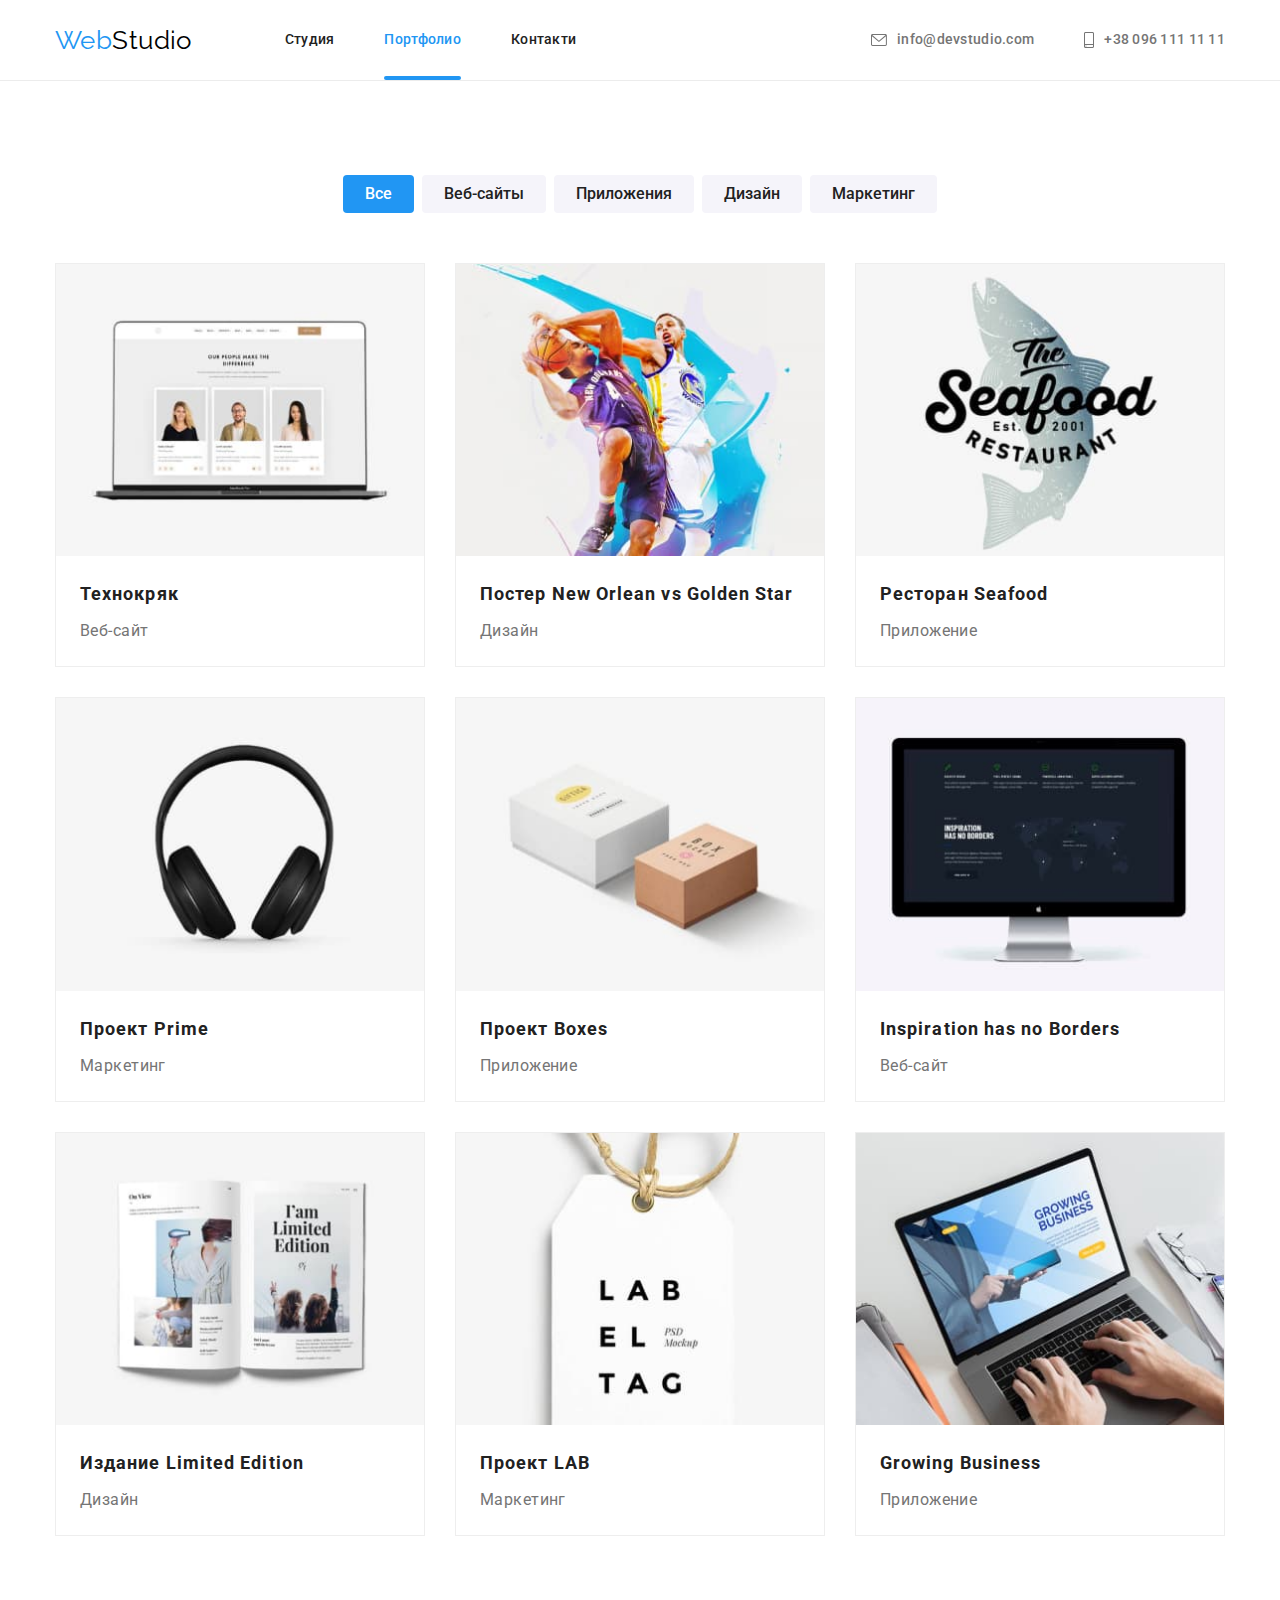
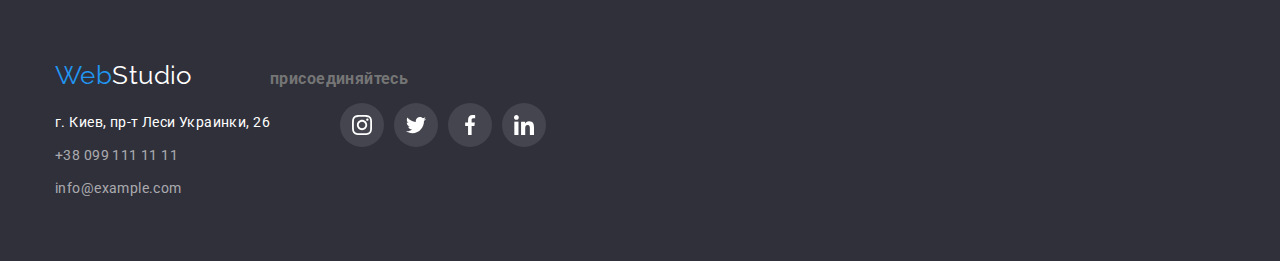
==== portfolio.html @ 82720ec8 "ДЗ-6 проміжне" ====
<!DOCTYPE html>
<html lang="ru">
  <head>
    <meta charset="UTF-8" />
    <meta http-equiv="X-UA-Compatible" content="IE=edge" />
    <meta name="viewport" content="width=device-width, initial-scale=1.0" />
    <link rel="preconnect" href="https://fonts.gstatic.com" />
    <link
      href="https://fonts.googleapis.com/css2?family=Raleway:wght@700&family=Roboto:wght@400;500;700;900&display=swap"
      rel="stylesheet"
    />
    <link
      rel="stylesheet"
      href="https://cdnjs.cloudflare.com/ajax/libs/modern-normalize/1.0.0/modern-normalize.css"
    />
    <link rel="stylesheet" href="./css/styles.css" />
    <title>Portfolio</title>
  </head>
  <body>
    <header class="header">
      <div class="container header-cont">
        <a href="./index.html" class="logo"
          >Web<span class="logo-span">Studio</span></a
        >
        <nav class="nav">
          <ul class="site-nav">
            <li class="item">
              <a href="./index.html" class="link">Студия</a>
            </li>
            <li class="item">
              <a href="./portfolio.html" class="link current">Портфолио</a>
            </li>
            <li class="item"><a href="" class="link">Контакти</a></li>
          </ul>
        </nav>
        <ul class="contacts-header">
          <li class="item">
            <a href="mailto:info@devstudio.com" class="mail">
              <svg class="icon-mail-svg" width="16" height="12">
                <use href="./images/svg/symbol-defs.svg#icon-mail"></use>
              </svg>
              info@devstudio.com</a
            >
          </li>
          <li class="item">
            <a href="tel:+380961111111" class="tel">
              <svg class="icon-tel-svg" width="10" height="16">
                <use href="./images/svg/symbol-defs.svg#icon-phone"></use>
              </svg>
              +38 096 111 11 11</a
            >
          </li>
        </ul>
      </div>
    </header>
    <main>
      <section class="section portfolio">
        <div class="container">
          <h1 class="hidden">Портфолио</h1>
          <ul class="filter-list">
            <li class="item">
              <button type="button" class="button filter-btn all">Все</button>
            </li>
            <li class="item">
              <button type="button" class="button filter-btn">Веб-сайты</button>
            </li>
            <li class="item">
              <button type="button" class="button filter-btn">
                Приложения
              </button>
            </li>
            <li class="item">
              <button type="button" class="button filter-btn">Дизайн</button>
            </li>
            <li class="item">
              <button type="button" class="button filter-btn">Маркетинг</button>
            </li>
          </ul>
          <ul class="portfolio-list">
            <li class="item flex-element">
              <a href="" class="portfolio-link">
                <div class="pf-overlay">
                  <img
                    src="images/portfolio/project-1.jpg"
                    width="370"
                    height="294"
                    alt="Ноутбук с запущенным веб-сайтом"
                  />

                  <p class="text-overlay">
                    Технокряк это современная площадка распространения
                    коронавируса. Компании используют эту платформу для
                    цифрового шпионажа и атак на защищённые сервера конкурентов.
                  </p>
                </div>
                <div class="label">
                  <h2 class="section-title">Технокряк</h2>
                  <p>Веб-сайт</p>
                </div>
              </a>
            </li>
            <li class="item flex-element">
              <a href="" class="portfolio-link">
                <div class="pf-overlay">
                  <img
                    src="images/portfolio/project-2.jpg"
                    width="370"
                    height="294"
                    alt="Два баскетболиста"
                  />

                  <p class="text-overlay">
                    Lorem ipsum dolor sit amet consectetur adipisicing elit.
                    Nisi aut laborum recusandae sapiente necessitatibus,
                    doloremque laudantium, similique sunt maxime sit est. Vitae
                    qui recusandae quas saepe nesciunt architecto delectus
                    ipsam.
                  </p>
                </div>
                <div class="label">
                  <h2 class="section-title">
                    Постер <span lang="en">New Orlean vs Golden Star</span>
                  </h2>
                  <p>Дизайн</p>
                </div>
              </a>
            </li>
            <li class="item flex-element">
              <a href="" class="portfolio-link">
                <div class="pf-overlay">
                  <img
                    src="images/portfolio/project-3.jpg"
                    width="370"
                    height="294"
                    alt="Риба эмблема ресторана"
                  />

                  <p class="text-overlay">
                    Lorem ipsum dolor sit amet consectetur adipisicing elit.
                    Nisi aut laborum recusandae sapiente necessitatibus,
                    doloremque laudantium, similique sunt maxime sit est. Vitae
                    qui recusandae quas saepe nesciunt architecto delectus
                    ipsam.
                  </p>
                </div>
                <div class="label">
                  <h2 class="section-title">
                    Ресторан <span lang="en">Seafood</span>
                  </h2>
                  <p>Приложение</p>
                </div>
              </a>
            </li>
            <li class="item flex-element">
              <a href="" class="portfolio-link">
                <div class="pf-overlay">
                  <img
                    src="images/portfolio/project-4.jpg"
                    width="370"
                    height="294"
                    alt="Наушники"
                  />

                  <p class="text-overlay">
                    Lorem ipsum dolor sit amet consectetur adipisicing elit.
                    Nisi aut laborum recusandae sapiente necessitatibus,
                    doloremque laudantium, similique sunt maxime sit est. Vitae
                    qui recusandae quas saepe nesciunt architecto delectus
                    ipsam.
                  </p>
                </div>
                <div class="label">
                  <h2 class="section-title">
                    Проект <span lang="en">Prime</span>
                  </h2>
                  <p>Маркетинг</p>
                </div>
              </a>
            </li>
            <li class="item flex-element">
              <a href="" class="portfolio-link">
                <div class="pf-overlay">
                  <img
                    src="images/portfolio/project-5.jpg"
                    width="370"
                    height="294"
                    alt="Коробки"
                  />

                  <p class="text-overlay">
                    Lorem ipsum dolor sit amet consectetur adipisicing elit.
                    Nisi aut laborum recusandae sapiente necessitatibus,
                    doloremque laudantium, similique sunt maxime sit est. Vitae
                    qui recusandae quas saepe nesciunt architecto delectus
                    ipsam.
                  </p>
                </div>
                <div class="label">
                  <h2 class="section-title">
                    Проект <span lang="en">Boxes</span>
                  </h2>
                  <p>Приложение</p>
                </div>
              </a>
            </li>
            <li class="item flex-element">
              <a href="" class="portfolio-link">
                <div class="pf-overlay">
                  <img
                    src="images/portfolio/project-6.jpg"
                    width="370"
                    height="294"
                    alt="Компьютер с запущенным веб-сайтом"
                  />

                  <p class="text-overlay">
                    Lorem ipsum dolor sit amet consectetur adipisicing elit.
                    Nisi aut laborum recusandae sapiente necessitatibus,
                    doloremque laudantium, similique sunt maxime sit est. Vitae
                    qui recusandae quas saepe nesciunt architecto delectus
                    ipsam.
                  </p>
                </div>
                <div class="label">
                  <h2 lang="en" class="section-title">
                    Inspiration has no Borders
                  </h2>
                  <p>Веб-сайт</p>
                </div>
              </a>
            </li>
            <li class="item flex-element">
              <a href="" class="portfolio-link">
                <div class="pf-overlay">
                  <img
                    src="images/portfolio/project-7.jpg"
                    width="370"
                    height="294"
                    alt="Книга"
                  />

                  <p class="text-overlay">
                    Lorem ipsum dolor sit amet consectetur adipisicing elit.
                    Nisi aut laborum recusandae sapiente necessitatibus,
                    doloremque laudantium, similique sunt maxime sit est. Vitae
                    qui recusandae quas saepe nesciunt architecto delectus
                    ipsam.
                  </p>
                </div>
                <div class="label">
                  <h2 class="section-title">
                    Издание <span lang="en">Limited Edition</span>
                  </h2>
                  <p>Дизайн</p>
                </div>
              </a>
            </li>
            <li class="item flex-element">
              <a href="" class="portfolio-link">
                <div class="pf-overlay">
                  <img
                    src="images/portfolio/project-8.jpg"
                    width="370"
                    height="294"
                    alt="Лейба"
                  />

                  <p class="text-overlay">
                    Lorem ipsum dolor sit amet consectetur adipisicing elit.
                    Nisi aut laborum recusandae sapiente necessitatibus,
                    doloremque laudantium, similique sunt maxime sit est. Vitae
                    qui recusandae quas saepe nesciunt architecto delectus
                    ipsam.
                  </p>
                </div>
                <div class="label">
                  <h2 class="section-title">
                    Проект <span lang="en">LAB</span>
                  </h2>
                  <p>Маркетинг</p>
                </div>
              </a>
            </li>
            <li class="item flex-element">
              <a href="" class="portfolio-link">
                <div class="pf-overlay">
                  <img
                    src="images/portfolio/project-9.jpg"
                    width="370"
                    height="294"
                    alt="Ноутбук с запущенным приложением"
                  />

                  <p class="text-overlay">
                    Lorem ipsum dolor sit amet consectetur adipisicing elit.
                    Nisi aut laborum recusandae sapiente necessitatibus,
                    doloremque laudantium, similique sunt maxime sit est. Vitae
                    qui recusandae quas saepe nesciunt architecto delectus
                    ipsam.
                  </p>
                </div>
                <div class="label">
                  <h2 lang="en" class="section-title">Growing Business</h2>
                  <p>Приложение</p>
                </div>
              </a>
            </li>
          </ul>
        </div>
      </section>
    </main>

    <footer class="footer">
      <div class="container footer-cont">
        <div>
          <a href="./index.html" class="logo footer-logo"
            >Web<span class="logo-span-footer">Studio</span></a
          >
          <address class="address">
            <ul class="address-list">
              <li class="item">
                <a
                  href="https://goo.gl/maps/Q8eix4cUSPxJvjgE8"
                  target="_blank"
                  rel="noopener noreferrer"
                  class="address-link office"
                  >г. Киев, пр-т Леси Украинки, 26</a
                >
              </li>
              <li class="item">
                <a href="tel:+380991111111" class="address-link"
                  >+38 099 111 11 11</a
                >
              </li>
              <li class="item">
                <a href="mailto:info@example.com" class="address-link"
                  >info@example.com</a
                >
              </li>
            </ul>
          </address>
        </div>
        <div>
          <h3 class="titel-sm">присоединяйтесь</h3>
          <ul class="list social-icons socialmedia">
            <li class="social-icons-item">
              <a
                href=""
                class="social-icons-link"
                target="_blank"
                rel="noopener noreferrer"
              >
                <svg class="sm-icons-svg">
                  <use href="./images/svg/symbol-defs.svg#icon-instagram"></use>
                </svg>
              </a>
            </li>
            <li class="social-icons-item">
              <a
                href=""
                class="social-icons-link"
                target="_blank"
                rel="noopener noreferrer"
              >
                <svg class="sm-icons-svg">
                  <use href="./images/svg/symbol-defs.svg#icon-twitter"></use>
                </svg>
              </a>
            </li>
            <li class="social-icons-item">
              <a
                href=""
                class="social-icons-link"
                target="_blank"
                rel="noopener noreferrer"
              >
                <svg class="sm-icons-svg">
                  <use href="./images/svg/symbol-defs.svg#icon-facebook"></use>
                </svg>
              </a>
            </li>
            <li class="social-icons-item">
              <a
                href=""
                class="social-icons-link"
                target="_blank"
                rel="noopener noreferrer"
              >
                <svg class="sm-icons-svg">
                  <use href="./images/svg/symbol-defs.svg#icon-linkedin"></use>
                </svg>
              </a>
            </li>
          </ul>
        </div>
      </div>
    </footer>
  </body>
</html>
---- css/styles.css ----
/* основний колір фону #ffffff*/
/*  колір тексту заголовків #212121 */
/*  колір тексту абзаців #757575 */
/* акцентні кольори: блакитний- #2196F3; білий-#FFFFFF */
/* футер - background: #2F303A; */
/* команда, кнопки фільтру- background: #F5F4FA */
/* рамки- border: 1px solid #EEEEEE; */
/*герой - background: #C4C4C4;*/
:root {
  --primary-text-color: #757575;
  --hero-bg-color: #c4c4c4;
  --title-text-color: #212121;
  --accent-color: #2196f3;
  --white-color: #ffffff;
  --secondary-bg-color: #f5f4fa;
  --darck-bg-color: #2f303a;
  --icon-color: #afb1b8;

  --main-font: "Roboto", sans-serif;
  --logo-font: "Raleway", sans-serif;
}

html {
  box-sizing: border-box;
}
*,
* ::before,
* ::after {
  box-sizing: inherit;
}
body {
  background: var(--white-color);
  color: var(--primary-text-color);
  font-family: var(--main-font);
  font-size: 14px;
  line-height: 1.71;
  letter-spacing: 0.03em;
  margin: 0;
}
ul {
  list-style: none;
}
button {
  cursor: pointer;
}
h1,
h2,
h3,
h4,
h5,
h6,
p,
ul {
  margin: 0;
}
img {
  display: block;
  max-width: 100%;
  height: auto;
}
.hidden {
  visibility: hidden;
  height: 0;
}
.container {
  width: 1200px;
  padding-right: 15px;
  padding-left: 15px;
  margin-left: auto;
  margin-right: auto;
}
/* site-nav */

.header {
  border: 1px solid #ececec;
  border-top: none;
  border-left: none;
  border-right: none;
}
.header-cont {
  align-items: center;
}

.header-cont,
.site-nav {
  display: flex;
}
.site-nav,
.contacts-header {
  padding-inline-start: 0px;
}

.site-nav .link {
  display: block;
  padding-top: 32px;
  padding-bottom: 32px;
  position: relative;

  transition: color 250ms cubic-bezier(0.4, 0, 0.2, 1);

  color: var(--title-text-color);
  text-decoration: none;
  font-weight: 500;
  font-size: 14px;
  line-height: 1.14;
  letter-spacing: 0.02em;
}
.site-nav .link:hover,
.site-nav .link:focus {
  color: var(--accent-color);
}
.site-nav .link.current::after {
  content: "";
  display: block;
  width: 100%;
  height: 4px;
  position: absolute;
  left: 0;
  bottom: 0;
  background: var(--accent-color);
  border-radius: 2px;
}
.site-nav .link.current {
  color: var(--accent-color);
}
.site-nav .item + .item,
.contacts-header .item + .item {
  margin-left: 50px;
}
.logo {
  padding-top: 24px;
  padding-bottom: 24px;
  margin-right: 93px;
  display: block;

  font-family: var(--logo-font);
  font-size: 26px;
  line-height: 1.19;
  color: var(--accent-color);
  text-decoration: none;
}
.logo-span {
  color: #000000;
}
.contacts-header {
  display: flex;
  margin-left: auto;
}

.mail,
.tel {
  display: flex;
  align-items: center;
  padding-top: 32px;
  padding-bottom: 32px;

  transition: color 250ms cubic-bezier(0.4, 0, 0.2, 1);

  color: var(--primary-text-color);
  text-decoration: none;
  font-weight: 500;
  font-size: 14px;
  line-height: 1.14;
  letter-spacing: 0.02em;
}
.tel:hover,
.tel:focus,
.mail:hover,
.mail:focus {
  color: var(--accent-color);
}

.icon-tel-svg,
.icon-mail-svg {
  object-position: bottom;
  margin-right: 10px;
  fill: currentColor;
}
/* hero */

.hero {
  padding-top: 200px;
  padding-bottom: 200px;

  margin-left: auto;
  margin-right: auto;

  background: var(--hero-bg-color);
  color: var(--white-color);
  text-align: center;

  max-width: 1600px;
  height: 600px;

  background-image: linear-gradient(
      rgba(47, 48, 58, 0.4),
      rgba(47, 48, 58, 0.4)
    ),
    url(../images/bg-img/hero-img.jpg);
  background-repeat: no-repeat;
  background-position: center;
}

/*.hero-cont {
  align-items: center;
}*/

.hero-title {
  width: 696px;
  margin-left: auto;
  margin-right: auto;
  margin-bottom: 30px;

  font-weight: 900;
  font-size: 44px;
  line-height: 1.36;
  letter-spacing: 0.06em;
  text-transform: uppercase;
}
.hero-btn {
  margin-left: auto;
  margin-right: auto;

  border: none;
  border-radius: 4px;
  overflow: hidden;
  box-shadow: 0px 4px 4px rgba(0, 0, 0, 0.15);
  padding: 10px 32px;

  background-color: var(--accent-color);
  font-size: 16px;
  line-height: 1.87;
  text-align: center;
  letter-spacing: 0.06em;
  color: var(--white-color);
}
/* main */

.section-title {
  margin-bottom: 50px;

  color: var(--title-text-color);
  font-size: 36px;
  line-height: 1.16;
  text-align: center;
}

/* section-principles*/
.principles {
  padding-top: 94px;
  padding-bottom: 94px;
}

.principles .section-title {
  margin-bottom: 10px;

  font-size: 14px;
  line-height: 1.14;
  text-transform: uppercase;
  text-align: left;
}
.principles-list {
  display: flex;
  padding-inline-start: 0px;
}
.principles-list .item {
  width: 270px;
}
.principles-list .item + .item {
  margin-left: 30px;
}

.principles-list .item::before {
  content: "";
  display: block;

  background-size: contain;
  background-position: center;
  background-repeat: no-repeat;
  width: 270px;
  height: 120px;
  background-size: 70px;
  margin-bottom: 30px;
  background-color: var(--secondary-bg-color);
}
.anthena::before {
  background-image: url(../images/svg/antenna-icon.svg);
}
.clock-icon::before {
  background-image: url(../images/svg/clock-icon.svg);
}

.diagram-icon::before {
  background-image: url(../images/svg/diagram-icon.svg);
}
.astronaut-icon::before {
  background-image: url(../images/svg/astronaut-icon.svg);
}
/* section-about*/
.about {
  padding-top: 0;
  padding-bottom: 94px;
}
.list-about {
  display: flex;
  padding-inline-start: 0px;
}

.list-about .item + .item {
  margin-left: 30px;
}
.list-about .item {
  position: relative;
}
.img-title {
  padding-top: 27px;
  padding-bottom: 27px;

  font-weight: bold;
  font-size: 14px;
  line-height: 16px;
  text-align: center;
  letter-spacing: 0.03em;
  text-transform: uppercase;

  color: #ffffff;
}
.overlay {
  display: flex;
  align-items: center;
  justify-content: center;
  position: absolute;
  bottom: 0;
  left: 0;

  background: linear-gradient(rgba(47, 48, 58, 0.8), rgba(47, 48, 58, 0.8));

  width: 100%;
  height: 70px;
}
/* section-team */
.section-team {
  padding-top: 94px;
  padding-bottom: 94px;

  background-color: var(--secondary-bg-color);
  font-size: 16px;
  line-height: 1.18;
  text-align: center;
}
.team-list {
  display: flex;
  padding-inline-start: 0px;
}
.team-list .item {
  width: 270px;
  box-shadow: 0px 1px 3px rgba(0, 0, 0, 0.12), 0px 1px 1px rgba(0, 0, 0, 0.14),
    0px 2px 1px rgba(0, 0, 0, 0.2);
  border-radius: 0px 0px 4px 4px;
}

.team-list .item + .item {
  margin-left: 30px;
}
.team-title {
  margin-bottom: 10px;

  font-weight: 500;
  font-size: 16px;
  line-height: 1.18;
}
.team-list .section-title {
  margin-bottom: 10px;
}
.team-label {
  padding: 30px;

  background-color: var(--white-color);
}
.social-icons {
  display: inline-flex;
  padding-left: 0;
  margin-top: 10px;
}

.social-icons-item:not(:last-child) {
  margin-right: 10px;
}

.social-icons-link {
  display: flex;
  align-items: center;
  justify-content: center;
  width: 44px;
  height: 44px;
  border-radius: 50%;
  color: var(--icon-color);

  transition: background-color 250ms cubic-bezier(0.4, 0, 0.2, 1),
    color 250ms cubic-bezier(0.4, 0, 0.2, 1);
}
.social-icons-link:hover,
.social-icons-link:focus {
  background-color: var(--accent-color);
  color: var(--white-color);
}

/*.social-icons-link:hover .social-icons-svg,
.social-icons-link:focus .social-icons-svg {
  fill: var(--white-color);
}*/

.social-icons-svg {
  width: 20px;
  height: 20px;
  fill: currentColor;
}

/*partners*/
.partners {
  padding-top: 94px;
  padding-bottom: 94px;
}

.partners-list {
  display: flex;
  justify-content: center;
  padding-left: 0;
  align-items: center;
}

.partners-list .item:not(:last-child) {
  margin-right: 30px;
}

.partners-list-link {
  display: flex;
  align-items: center;
  justify-content: center;
  border: 1px solid var(--icon-color);
  box-sizing: border-box;
  border-radius: 4px;
  width: 170px;
  height: 90px;

  color: var(--icon-color);

  transition: color 250ms cubic-bezier(0.4, 0, 0.2, 1),
    border-color 250ms cubic-bezier(0.4, 0, 0.2, 1);
}

/*.partners-list-link:hover .icon-partners,
.partners-list-link:focus .icon-partners {
  fill: var(--accent-color);
}*/

.partners-list-link:hover,
.partners-list-link:focus {
  border-color: var(--accent-color);
  color: var(--accent-color);
}
/*.icon-partners {
  fill: var(--icon-color);
}*/
.icon-partners {
  fill: currentColor;
}
/* footer */
.footer-cont {
  display: flex;
  align-items: baseline;
}
.footer {
  padding-top: 60px;
  padding-bottom: 60px;

  background-color: var(--darck-bg-color);
}
.footer-logo {
  margin-right: 0;
  padding-top: 0px;
  padding-bottom: 0px;
}
.logo-span-footer {
  color: var(--white-color);
}
.address-list {
  display: flex;
  flex-direction: column;
  align-items: left;
  padding-left: 0;
  margin-top: 20px;
}
.address-list .item {
  margin-bottom: 9px;
}
.address-list .item:last-child {
  margin-bottom: 0px;
}
.address-list .address-link {
  color: rgba(255, 255, 255, 0.6);
  font-style: normal;
  text-decoration: none;
}
.address-link.office {
  color: var(--white-color);
}
.address-link {
  transition: color 250ms cubic-bezier(0.4, 0, 0.2, 1);
}
.address-link:hover,
.address-link:focus {
  color: var(--accent-color);
}
.socialmedia {
  margin-left: 70px;
  margin-right: 63px;
  padding-left: 0;
}
.socialmedia .social-icons-link {
  background-color: rgba(255, 255, 255, 0.1);
  transition: background-color 250ms cubic-bezier(0.4, 0, 0.2, 1);
}
.socialmedia .social-icons-link:hover,
.socialmedia .social-icons-link:focus {
  background-color: var(--accent-color);
}
.socialmedia .sm-icons-svg {
  fill: var(--white-color);
  width: 20px;
  height: 20px;
}

.join-us {
  margin-left: 70px;
  padding-left: 0;
  margin-bottom: 20px;

  font-weight: bold;
  font-size: 14px;
  line-height: 1.14;
  text-transform: uppercase;
  font-style: normal;
  color: var(--white-color);
}
.subscribe-input {
  width: 358px;
  height: 50px;
  margin: 0;
  margin-right: 12px;
  padding: 15px 16px 15px 16px;
  min-width: 358px;

  background: transparent;

  border: 1px solid rgba(255, 255, 255, 0.3);
  box-sizing: border-box;
  filter: drop-shadow(0px 4px 4px rgba(0, 0, 0, 0.15));
  border-radius: 4px;
}

.subscribe-label {
  margin-left: 0;
  display: flex;
  justify-content: space-between;
  align-items: center;
}
.send-btn {
  align-items: center;
  padding: 10px 28px 10px 28px;
}
.send-svg {
  object-position: bottom;
  width: 24px;
  height: 24px;
}
/* portfoio page */
.portfolio {
  font-size: 16px;
  line-height: 1.87;

  padding-top: 94px;
  padding-bottom: 94px;
}
.portfolio .section-title {
  text-align: left;
  font-size: 18px;
  line-height: 2;
  letter-spacing: 0.06em;
  font-style: normal;
  text-decoration: none;
}
.filter-list {
  display: flex;
  justify-content: center;
  margin-bottom: 50px;
  padding-left: 0;
}

.filter-list .item + .item {
  margin-left: 8px;
}

.filter-btn {
  border: none;
  border-radius: 4px;
  overflow: hidden;
  box-shadow: none;
  padding: 6px 22px;

  transition: background-color 250ms cubic-bezier(0.4, 0, 0.2, 1),
    color 250ms cubic-bezier(0.4, 0, 0.2, 1),
    box-shadow 250ms cubic-bezier(0.4, 0, 0.2, 1);

  color: var(--title-text-color);
  background: var(--secondary-bg-color);
  font-weight: 500;
  line-height: 1.62;
  text-align: center;
}
.filter-btn:hover,
.filter-btn:focus {
  background-color: var(--accent-color);
  color: var(--white-color);
  box-shadow: 0px 3px 1px rgba(0, 0, 0, 0.1), 0px 1px 2px rgba(0, 0, 0, 0.08),
    0px 2px 2px rgba(0, 0, 0, 0.12);
}
.all {
  background-color: var(--accent-color);
  color: var(--white-color);
}
.portfolio-list {
  display: flex;
  flex-wrap: wrap;
  padding-left: 0;
  margin-right: -30px;
  margin-bottom: -30px;
}
.flex-element {
  margin-right: 30px;
  margin-bottom: 30px;
  flex-basis: calc (100% / 3 - 30px);
  width: 370px;
  border: 1px solid #eeeeee;
}
.flex-element:nth-child(3n) {
  margin-right: 0px;
}

.flex-element:nth-last-child(-n + 3) {
  margin-bottom: 0px;
}
.portfolio-link {
  display: block;

  position: relative;

  transition: box-shadow 250ms cubic-bezier(0.4, 0, 0.2, 1);

  font-style: normal;
  text-decoration: none;
  color: var(--primary-text-color);
}
.portfolio-link:hover,
.portfolio-link:focus {
  box-shadow: 0px 1px 1px rgba(0, 0, 0, 0.12), 0px 4px 4px rgba(0, 0, 0, 0.06),
    1px 4px 6px rgba(0, 0, 0, 0.16);
}
.label {
  padding: 20px 24px;
}

.portfolio-list .section-title {
  margin-bottom: 4px;
}

.portfolio-list img {
  display: block;
}

.pf-overlay {
  position: relative;
  overflow: hidden;
}

.text-overlay {
  display: block;
  position: absolute;
  opacity: 0;
  top: 0;
  left: 0;
  transform: translateY(100%);
  transition: transform 250ms ease;

  width: 100%;
  height: 294px;
  padding: 63px 24px;

  font-size: 18px;
  line-height: 1.56;
  letter-spacing: 0.03em;

  color: var(--white-color);
  background-color: rgba(33, 150, 243, 0.9);
}

.portfolio-link:hover .text-overlay,
.portfolio-link:focus .text-overlay {
  opacity: 1;
  transform: translateY(0);
}
.backdrop {
  position: fixed;
  top: 0;
  left: 0;
  width: 100%;
  height: 100%;
  overflow: auto;
  background-color: rgba(0, 0, 0, 0.2);

  transition-duration: 1500ms;
  transition-timing-function: cubic-bezier(0.4, 0, 0.2, 1);
}

.is-hidden {
  opacity: 0;
  visibility: hidden;
  pointer-events: none;
}

.modal {
  display: flex;
  position: absolute;
  top: 50%;
  left: 50%;
  transform: translate(-50%, -50%);
  width: 100%;
  max-width: 528px;
  min-height: 581px;
  background-color: var(--white-color);
  box-shadow: 0px 1px 3px rgba(0, 0, 0, 0.12), 0px 1px 1px rgba(0, 0, 0, 0.14),
    0px 2px 1px rgba(0, 0, 0, 0.2);
  border-radius: 4px;
}

.modal-form {
  display: flex;
  flex-direction: column;
}
.modal-title {
  margin-bottom: 12px;
  font-weight: bold;
  font-size: 20px;
  line-height: 1.15;
  letter-spacing: 0.03em;
  text-align: center;
  color: var(--title-text-color);
}
.modal-btn-close {
  position: absolute;
  top: 8px;
  right: 8px;
  width: 30px;
  height: 30px;
  border-radius: 50%;
  background: var(--white-color);
  border: 1px solid rgba(0, 0, 0, 0.1);
  display: flex;
  align-items: center;
  justify-content: center;
}
.close-icons-svg {
  object-position: bottom;
  fill: #000000;
  width: 18px;
  height: 18px;
}

.modal-icons-svg {
  fill: var(--title-text-color);
}

.modal-label {
  margin-bottom: 4px;
  font-weight: 500;
  font-size: 12px;
  line-height: 1.16;
  letter-spacing: 0.01em;
}

.name-svg {
  width: 12px;
  height: 12px;
}

.phone-modal {
  width: 13px;
  height: 13px;
}
.mail-modal {
  width: 15px;
  height: 12px;
}
.check-icons-svg {
  width: 11px;
  height: 8px;
}

.textarea {
  resize: none;
}
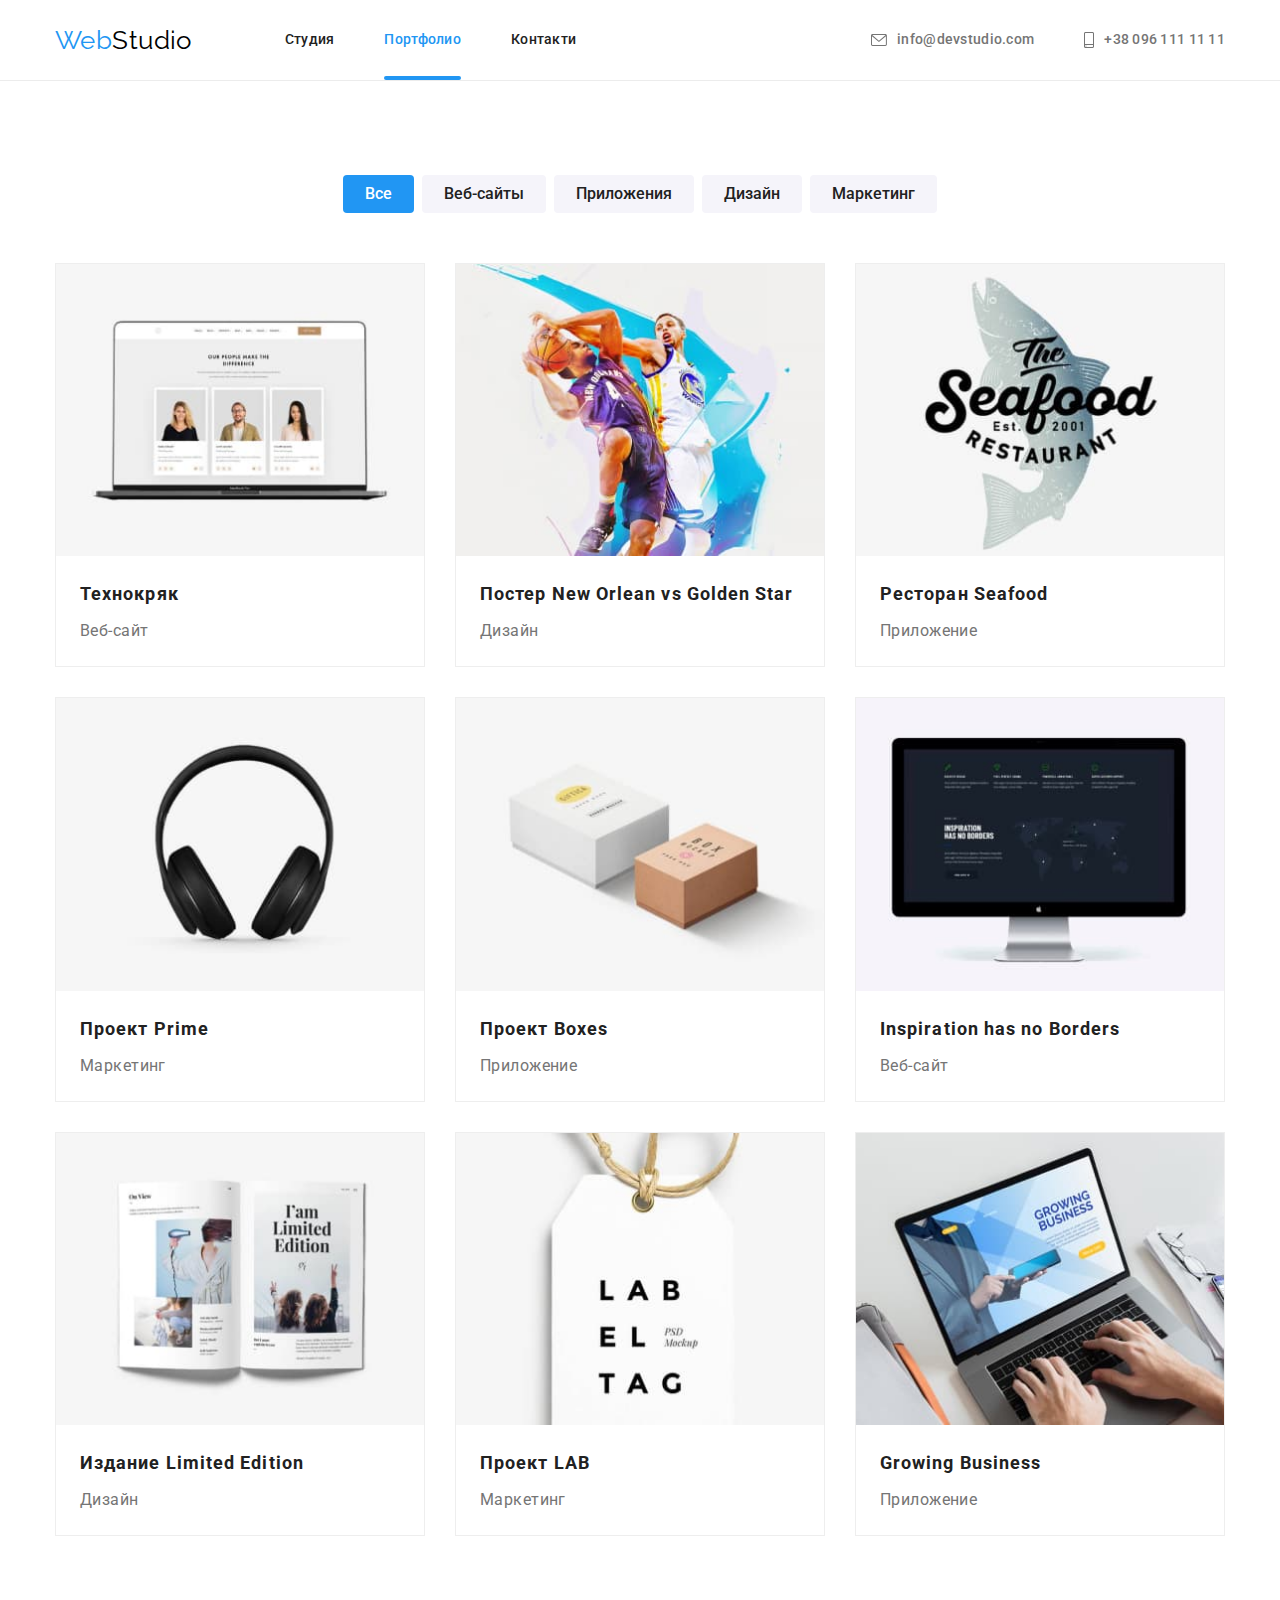
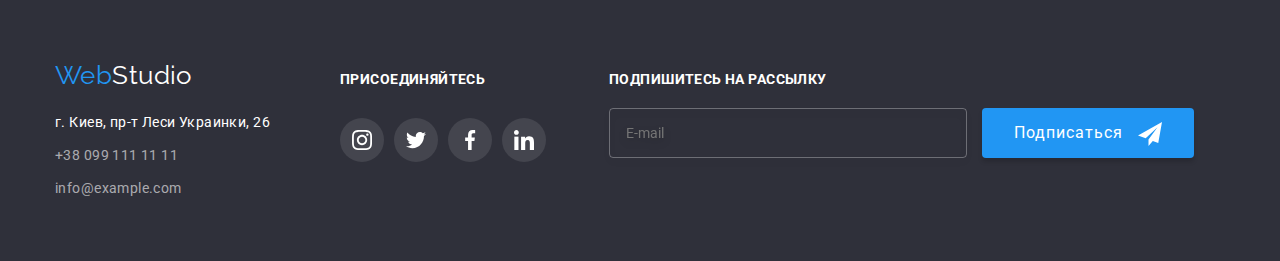
==== commit 12a82c95: "ДЗ готово" ====
--- a/portfolio.html
+++ b/portfolio.html
@@ -310,6 +310,7 @@
       </section>
     </main>
 
+    <!--футер-->
     <footer class="footer">
       <div class="container footer-cont">
         <div>
@@ -341,7 +342,7 @@
           </address>
         </div>
         <div>
-          <h3 class="titel-sm">присоединяйтесь</h3>
+          <p class="join-us">присоединяйтесь</p>
           <ul class="list social-icons socialmedia">
             <li class="social-icons-item">
               <a
@@ -393,6 +394,34 @@
             </li>
           </ul>
         </div>
+        <div class="subscribe">
+          <form
+            class="subscribe-form"
+            name="join_us_form"
+            autocomplete="on"
+            novalidate
+          >
+            <label class="subscribe-label join-us" for="e-mail"
+              >Подпишитесь на рассылку</label
+            >
+            <div>
+              <input
+                class="subscribe-input"
+                type="email"
+                name="email"
+                id="e-mail"
+                placeholder="E-mail"
+              />
+
+              <button type="submit" class="button hero-btn send-btn">
+                Подписаться
+                <svg class="send-svg">
+                  <use href="./images/svg/symbol-defs.svg#icon-send"></use>
+                </svg>
+              </button>
+            </div>
+          </form>
+        </div>
       </div>
     </footer>
   </body>
--- a/css/styles.css
+++ b/css/styles.css
@@ -543,6 +543,10 @@
   font-style: normal;
   color: var(--white-color);
 }
+.subscribe {
+  display: block;
+}
+
 .subscribe-input {
   width: 358px;
   height: 50px;
@@ -566,13 +570,15 @@
   align-items: center;
 }
 .send-btn {
+  display: inline-block;
   align-items: center;
-  padding: 10px 28px 10px 28px;
+  justify-content: center;
 }
 .send-svg {
-  object-position: bottom;
   width: 24px;
   height: 24px;
+  margin-left: 10px;
+  vertical-align: middle;
 }
 /* portfoio page */
 .portfolio {
@@ -709,6 +715,8 @@
   opacity: 1;
   transform: translateY(0);
 }
+
+/*modal*/
 .backdrop {
   position: fixed;
   top: 0;
@@ -718,8 +726,7 @@
   overflow: auto;
   background-color: rgba(0, 0, 0, 0.2);
 
-  transition-duration: 1500ms;
-  transition-timing-function: cubic-bezier(0.4, 0, 0.2, 1);
+  transition: 250ms cubic-bezier(0.4, 0, 0.2, 1);
 }
 
 .is-hidden {
@@ -746,6 +753,8 @@
 .modal-form {
   display: flex;
   flex-direction: column;
+  justify-content: center;
+  margin: auto;
 }
 .modal-title {
   margin-bottom: 12px;
@@ -768,16 +777,49 @@
   display: flex;
   align-items: center;
   justify-content: center;
+  color: #000000;
+  transition: color 250ms cubic-bezier(0.4, 0, 0.2, 1);
 }
 .close-icons-svg {
   object-position: bottom;
-  fill: #000000;
+  fill: currentColor;
   width: 18px;
   height: 18px;
 }
 
 .modal-icons-svg {
   fill: var(--title-text-color);
+}
+.modal-btn-close:hover,
+.modal-btn-close:focus {
+  color: var(--accent-color);
+}
+
+.inputs {
+  position: relative;
+  margin-bottom: 10px;
+  color: #000000;
+  transition: color 250ms cubic-bezier(0.4, 0, 0.2, 1);
+}
+.inputs:hover,
+.inputs:focus {
+  color: var(--accent-color);
+}
+
+.input {
+  width: 448px;
+  height: 40px;
+
+  box-sizing: border-box;
+  border-radius: 4px;
+  padding-left: 42px;
+
+  border: 1px solid rgba(33, 33, 33, 0.2);
+  transition: border-color 250ms cubic-bezier(0.4, 0, 0.2, 1);
+}
+.input:hover,
+.input:focus {
+  border-color: var(--accent-color);
 }
 
 .modal-label {
@@ -786,6 +828,14 @@
   font-size: 12px;
   line-height: 1.16;
   letter-spacing: 0.01em;
+  color: var(--primary-text-color);
+}
+.modal-icons-svg {
+  fill: currentColor;
+  position: absolute;
+  left: 15px;
+  top: 50%;
+  transform: translatey(-50%);
 }
 
 .name-svg {
@@ -801,11 +851,57 @@
   width: 15px;
   height: 12px;
 }
-.check-icons-svg {
+/*.check-icons-svg {
   width: 11px;
   height: 8px;
-}
+}*/
 
 .textarea {
+  padding: 12px 16px;
   resize: none;
-}
+  width: 448px;
+  height: 120px;
+}
+.textarea::placeholder {
+  font-size: 14px;
+  line-height: 16px;
+  letter-spacing: 0.01em;
+
+  color: rgba(117, 117, 117, 0.5);
+}
+.checkbox-cont {
+  display: flex;
+  height: 24px;
+  margin-bottom: 30px;
+  justify-content: center;
+  align-items: baseline;
+}
+.checkbox-label {
+  margin-bottom: 30px;
+  color: var(--primary-text-color);
+}
+
+.checkbox-label::before {
+  content: "";
+  display: inline-block;
+  align-items: baseline;
+  margin-right: 8px;
+  width: 16px;
+  height: 16px;
+  border: 1px solid var(--title-text-color);
+  border-radius: 3px;
+  transform: translatey(20%);
+}
+
+.checkbox:checked + .checkbox-label::before {
+  background-image: url(../images/svg/check.svg);
+  background-repeat: no-repeat;
+  background-position: center;
+  background-size: contain;
+  background-color: var(--accent-color);
+  border-color: var(--accent-color);
+}
+
+.checkbox-link {
+  color: var(--accent-color);
+}
